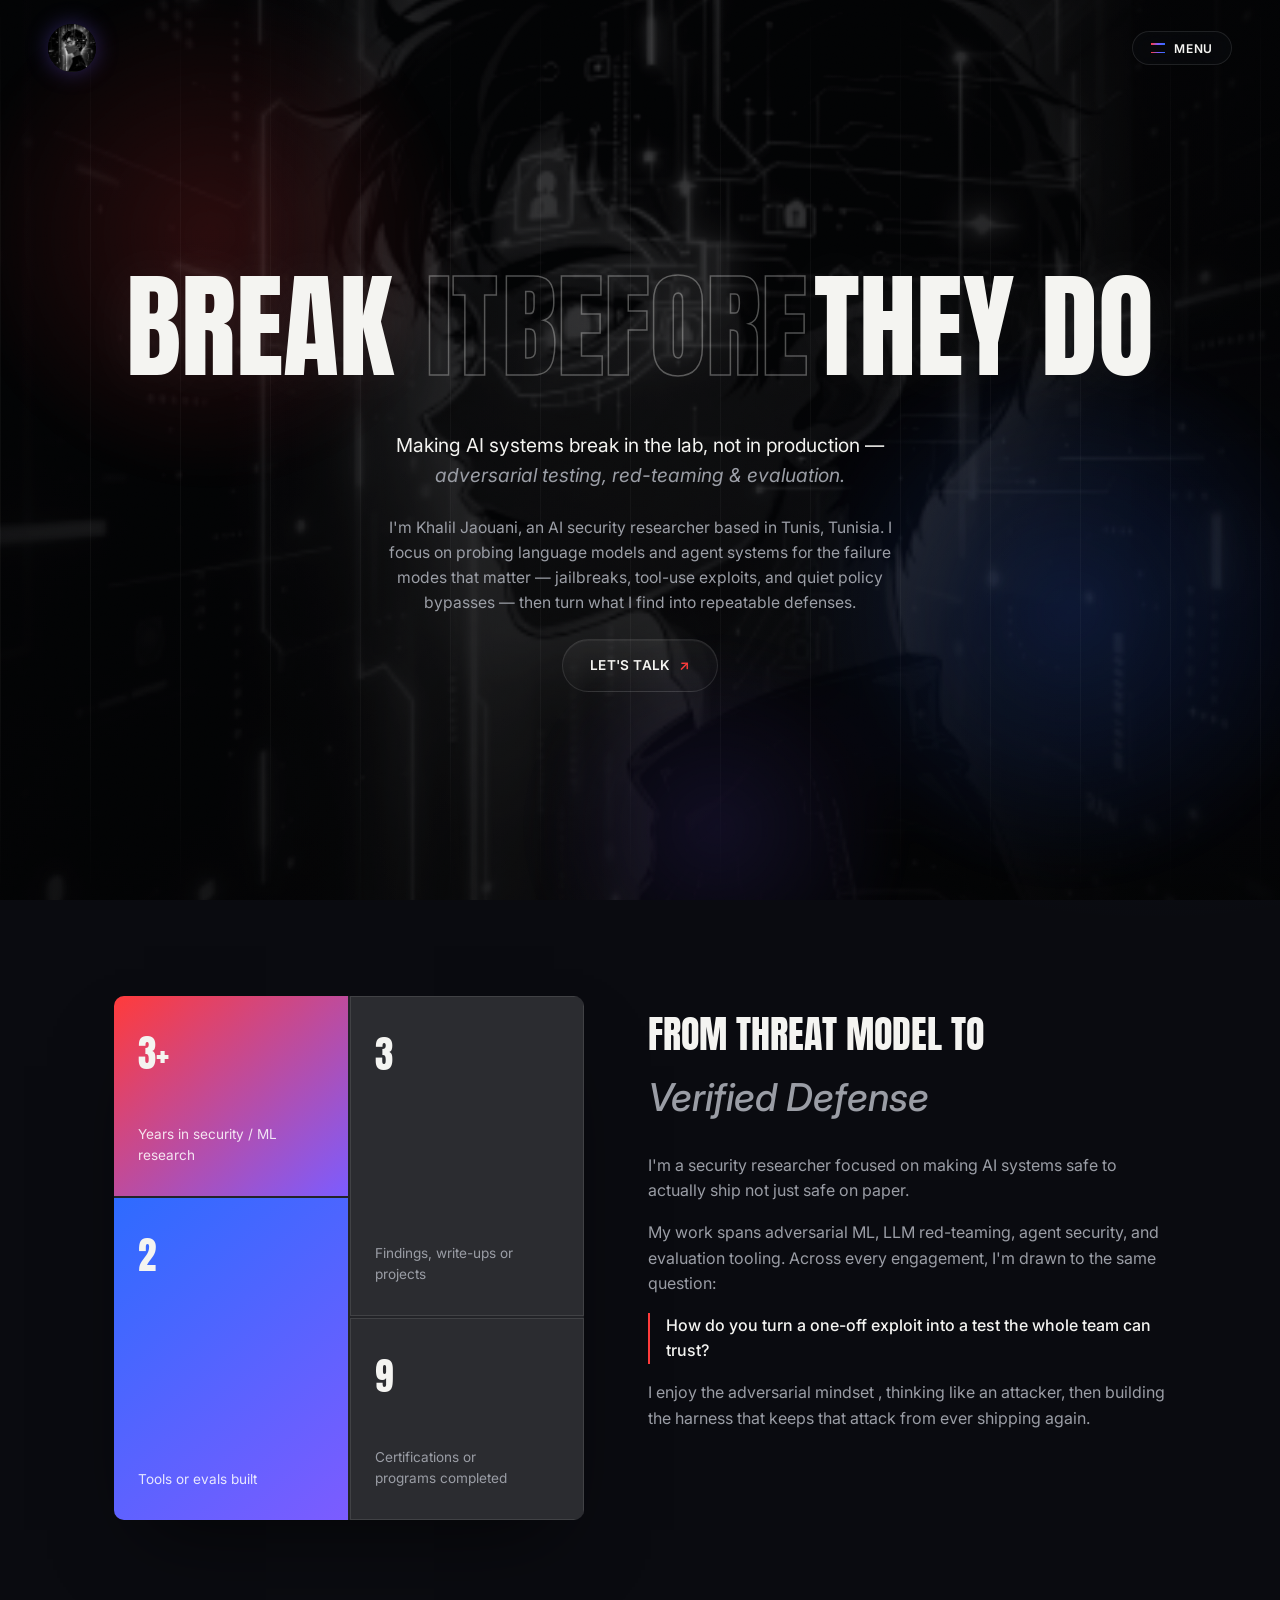
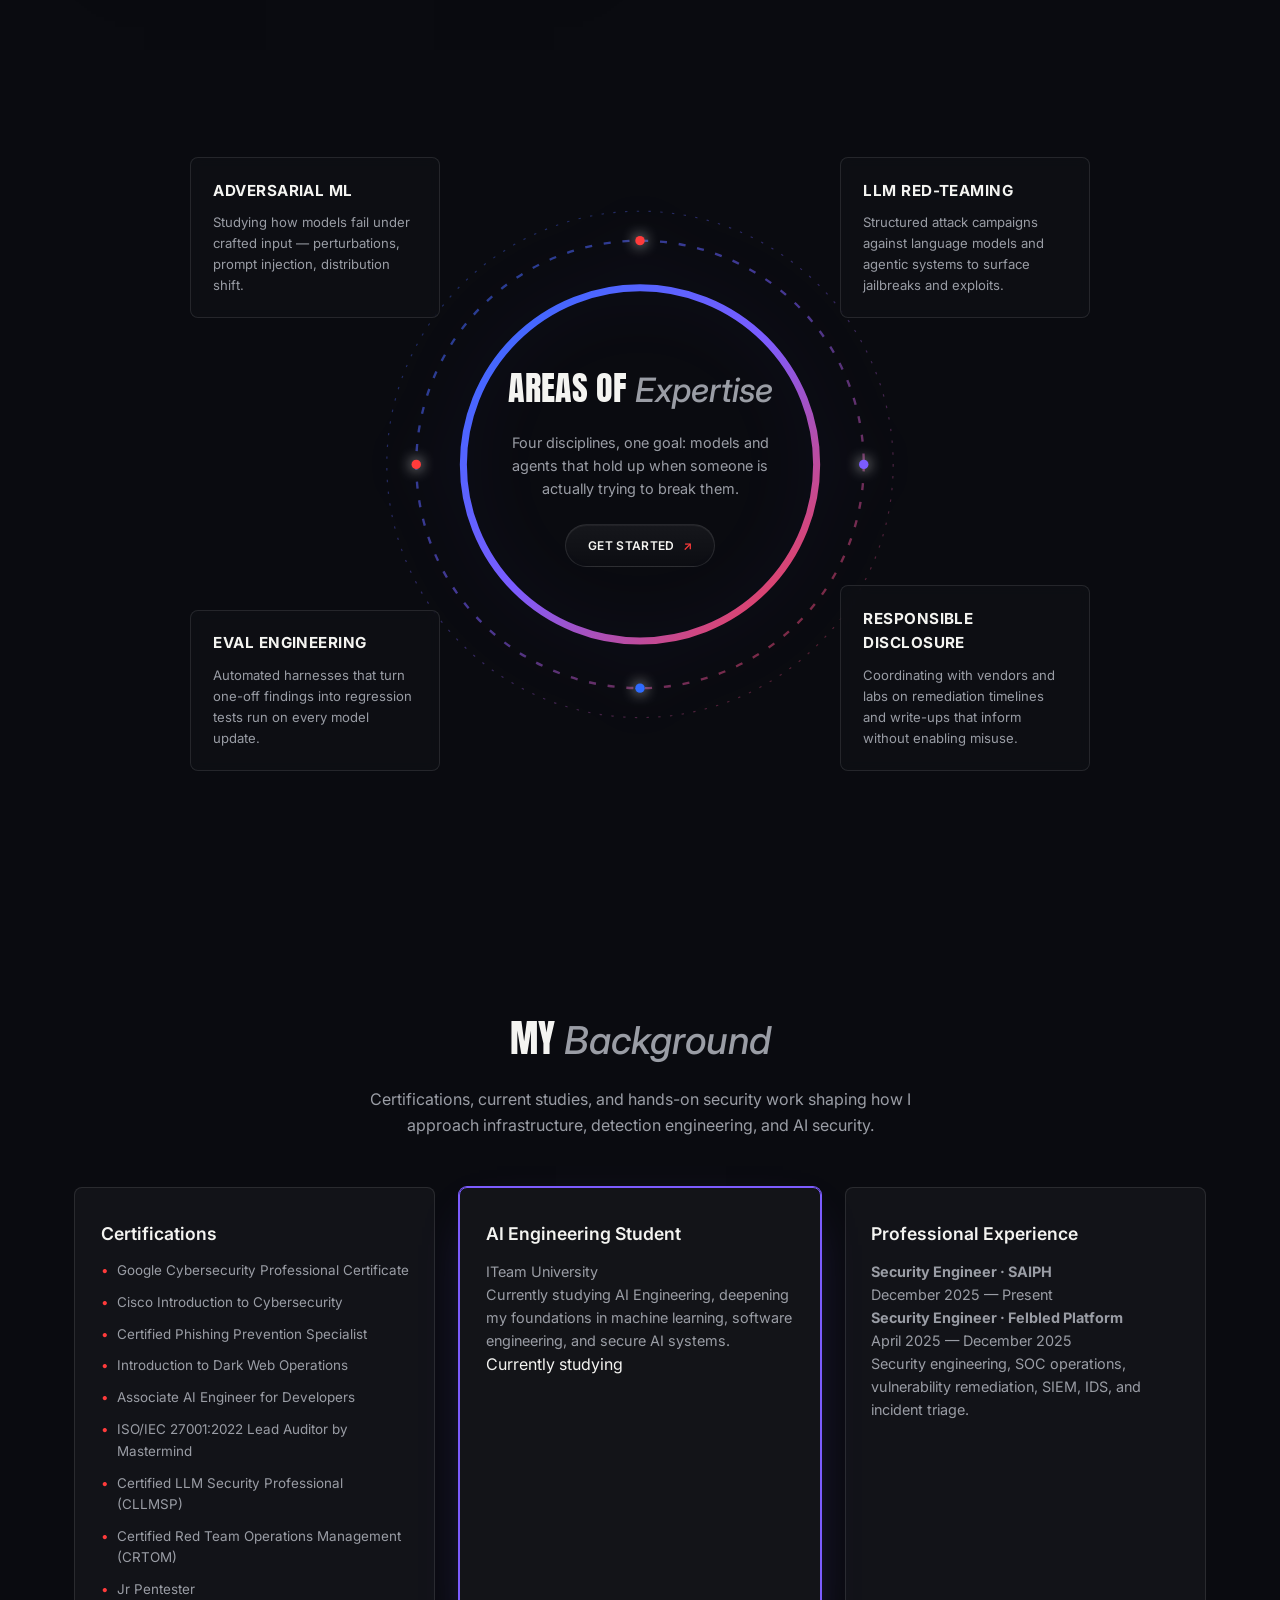
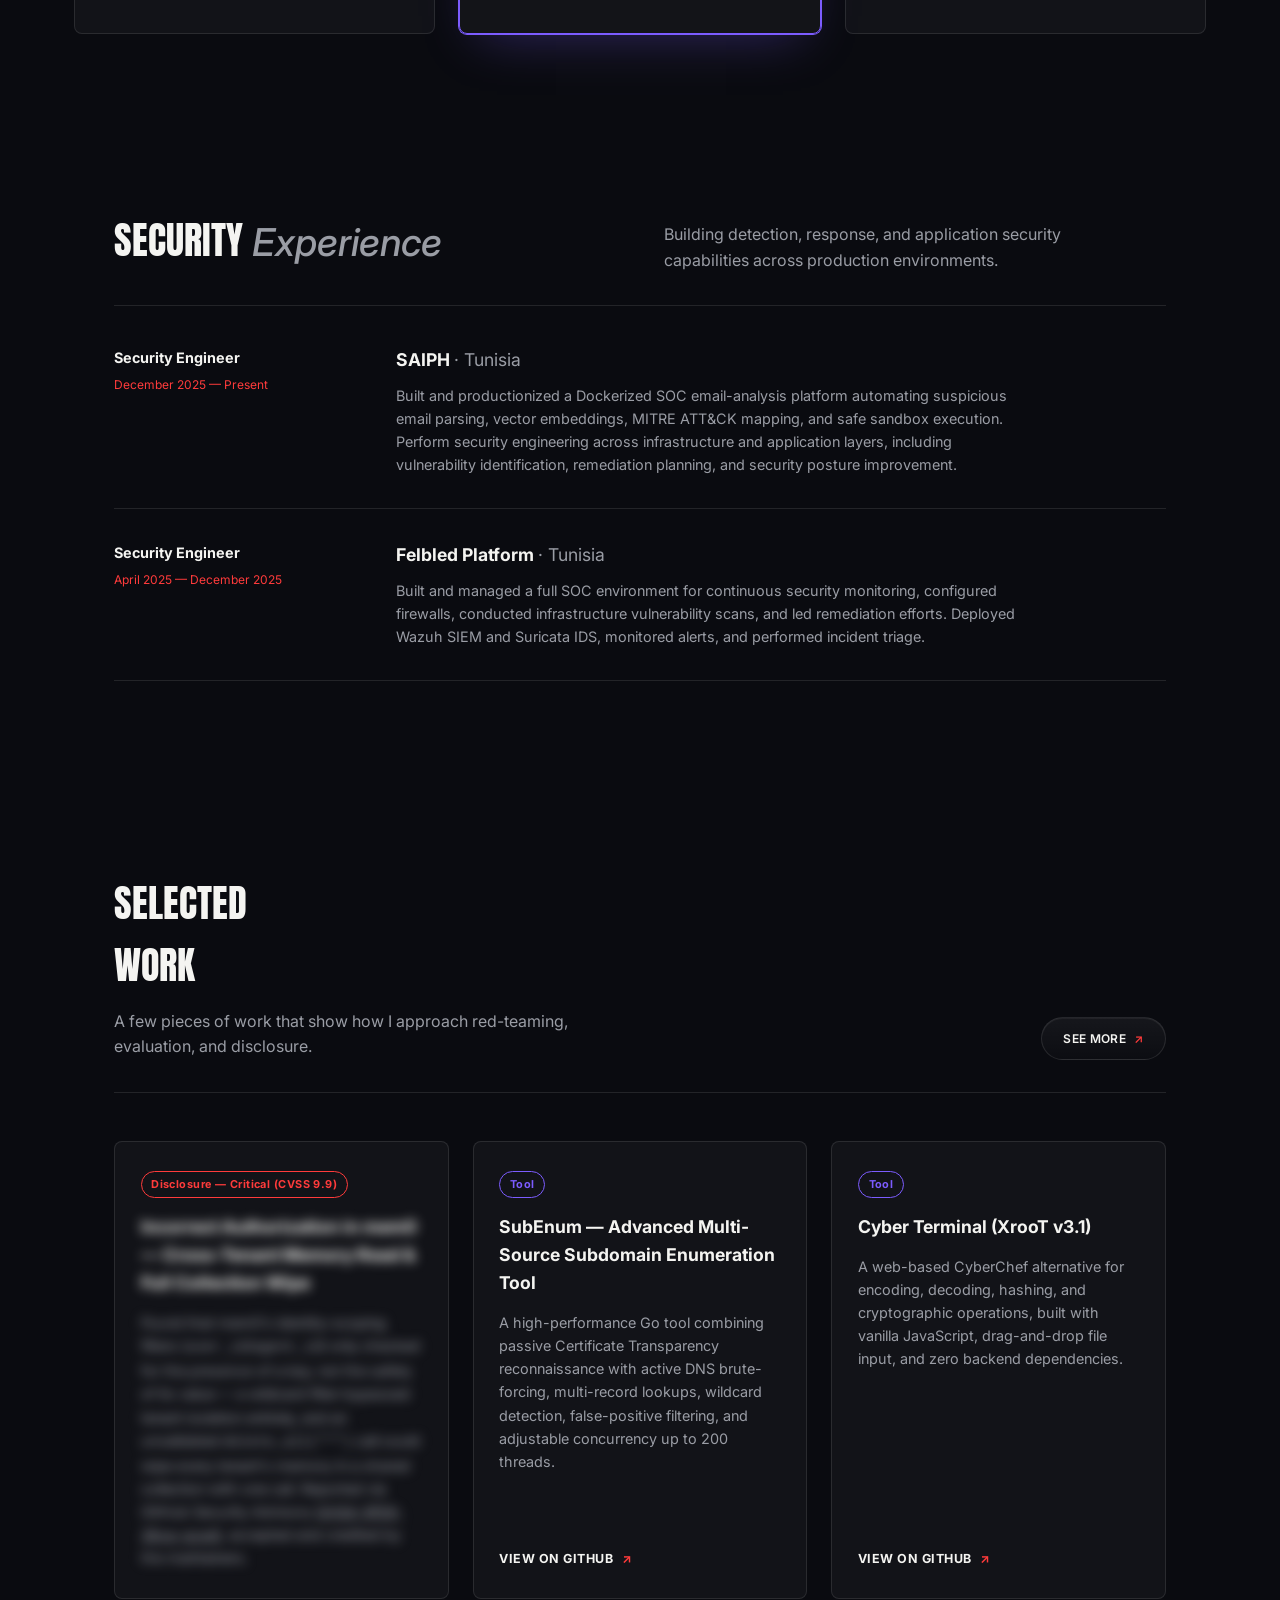
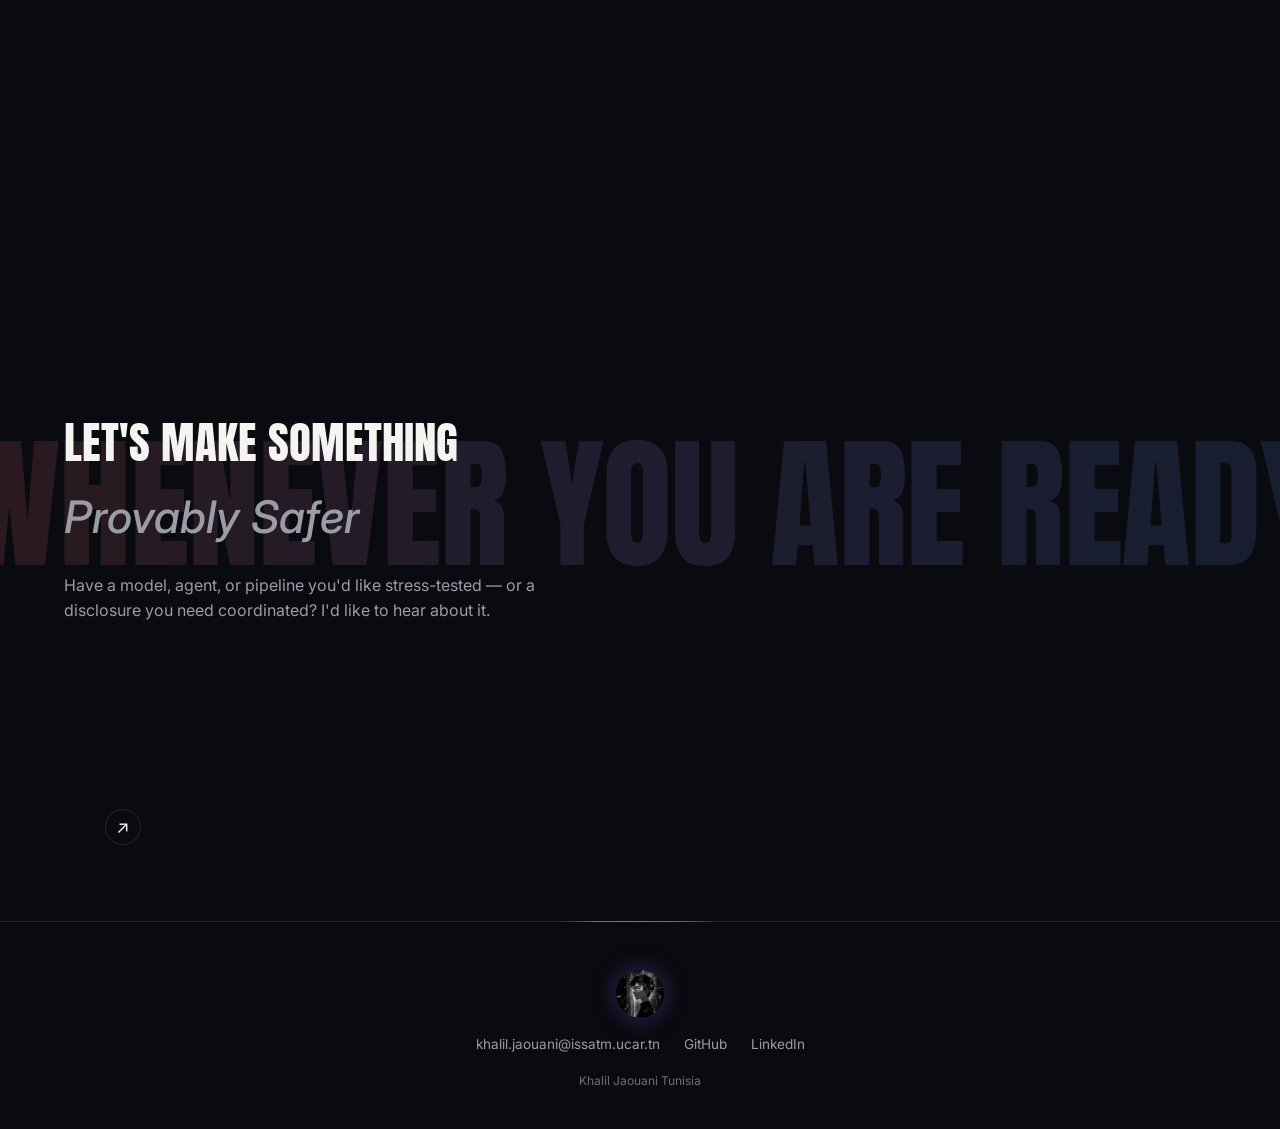
==== index.html @ 9af79fee "Initial portfolio" ====
<!DOCTYPE html>
<html lang="en">
<head>
<meta charset="UTF-8">
<meta name="viewport" content="width=device-width, initial-scale=1.0">
<title>Khalil Jaouani — AI Security Researcher</title>
<meta name="description" content="Khalil Jaouani — AI security researcher based in Tunis, Tunisia. Adversarial robustness, LLM red-teaming, and evaluation.">
<link rel="preconnect" href="https://fonts.googleapis.com">
<link rel="preconnect" href="https://fonts.gstatic.com" crossorigin>
<link href="https://fonts.googleapis.com/css2?family=Anton&family=Inter:wght@400;500;600;700&display=swap" rel="stylesheet">
<link rel="stylesheet" href="style.css">
</head>
<body data-research-start-year="2023">

<div class="noise-overlay" aria-hidden="true"></div>

<!-- ============ NAV ============ -->
<header class="nav">
  <a href="#top" class="logo logo-photo" aria-label="Back to top"><img src="cyber-hero.png" alt="Khalil Jaouani"></a>
  <button class="menu-btn" id="menuBtn" aria-expanded="false" aria-controls="menuPanel">
    <span class="menu-icon"></span> MENU
  </button>
  <nav class="menu-panel" id="menuPanel">
    <a href="#stats">Overview</a>
    <a href="#expertise">Expertise</a>
    <a href="#background">Background</a>
    <a href="#experience">Experience</a>
    <a href="selected-work.html">Selected work</a>
    <a href="blog.html">Blog</a>
    <a href="#contact">Contact</a>
  </nav>
</header>

<!-- ============ HERO ============ -->
<section class="hero" id="top">
  <div class="hero-glow" aria-hidden="true"></div>
  <div class="hero-bg-lines" aria-hidden="true"></div>
  <div class="hero-energy" aria-hidden="true"></div>
  <div class="hero-grid">
    <h1 class="hero-headline">
      <span class="w-solid">BREAK</span><span class="w-ghost">&nbsp;IT</span>
      <span class="w-ghost">BEFORE</span><br class="hero-break">
      <span class="w-solid">THEY&nbsp;DO</span>
    </h1>

    <div class="hero-sub">
      <p class="hero-tagline">Making AI systems break in the lab, not in production —<br class="hero-break-sm"> <em>adversarial testing, red-teaming &amp; evaluation.</em></p>
      <p class="hero-desc">I'm Khalil Jaouani, an AI security researcher based in Tunis, Tunisia. I focus on probing language models and agent systems for the failure modes that matter — jailbreaks, tool-use exploits, and quiet policy bypasses — then turn what I find into repeatable defenses.</p>
      <a href="#contact" class="btn-pill">LET'S TALK <span class="arrow">↗</span></a>
    </div>
  </div>

</section>

<!-- ============ STATS + BIO ============ -->
<section class="stats-section" id="stats">
  <div class="stats-grid">
    <a href="#experience" class="stat-card stat-a reveal">
      <span class="stat-num" data-stat="years">0+</span>
      <span class="stat-label">Years in security / ML research</span>
    </a>
    <a href="#projects" class="stat-card stat-b reveal">
      <span class="stat-num" data-stat="work">0</span>
      <span class="stat-label">Findings, write-ups or projects</span>
    </a>
    <a href="#projects" class="stat-card stat-c reveal">
      <span class="stat-num" data-stat="tools">0</span>
      <span class="stat-label">Tools or evals built</span>
    </a>
    <a href="#background" class="stat-card stat-d reveal">
      <span class="stat-num" data-stat="education">0</span>
      <span class="stat-label">Certifications or programs completed</span>
    </a>
  </div>

  <div class="stats-copy">
    <h2>From Threat Model to<br><em>Verified Defense</em></h2>
    <p>I'm a security researcher focused on making AI systems safe to actually ship  not just safe on paper.</p>
    <p><!-- EDIT: replace with the real areas your work has spanned --> My work spans adversarial ML, LLM red-teaming, agent security, and evaluation tooling. Across every engagement, I'm drawn to the same question:</p>
    <p class="highlight">How do you turn a one-off exploit into a test the whole team can trust?</p>
    <p>I enjoy the adversarial mindset , thinking like an attacker, then building the harness that keeps that attack from ever shipping again.</p>

    <span class="photo-duo photo-duo-small" aria-hidden="true">
      <img src="cyber-hero.png" alt="">
    </span>
  </div>
</section>

<!-- ============ AREAS OF EXPERTISE ============ -->
<!-- EDIT: swap these four areas for your real focus areas if different. -->
<section class="expertise-section" id="expertise">
  <div class="expertise-ring-wrap">
    <svg class="expertise-ring" viewBox="0 0 500 500" aria-hidden="true">
      <defs>
        <linearGradient id="ringGrad" x1="0" y1="0" x2="1" y2="1">
          <stop offset="0" stop-color="#2e6bff"/>
          <stop offset="0.5" stop-color="#7c5cff"/>
          <stop offset="1" stop-color="#ff3b3b"/>
        </linearGradient>
      </defs>
      <circle cx="250" cy="250" r="215" fill="none" stroke="url(#ringGrad)" stroke-width="1" stroke-dasharray="2 8" opacity="0.35"/>
      <circle cx="250" cy="250" r="190" fill="none" stroke="url(#ringGrad)" stroke-width="2" stroke-dasharray="6 10" opacity="0.55"/>
      <circle cx="250" cy="250" r="150" fill="none" stroke="url(#ringGrad)" stroke-width="6"/>
      <circle class="ring-particle" cx="250" cy="60" r="4" fill="#ff3b3b"/>
      <circle class="ring-particle" cx="440" cy="250" r="4" fill="#7c5cff"/>
      <circle class="ring-particle" cx="250" cy="440" r="4" fill="#2e6bff"/>
      <circle class="ring-particle" cx="60" cy="250" r="4" fill="#ff3b3b"/>
    </svg>

    <div class="expertise-center reveal">
      <h2>Areas of <em>Expertise</em></h2>
      <p>Four disciplines, one goal: models and agents that hold up when someone is actually trying to break them.</p>
      <a href="#contact" class="btn-pill btn-pill-sm">GET STARTED <span class="arrow">↗</span></a>
    </div>

    <div class="expertise-card card-tl reveal">
      <h3>Adversarial ML</h3>
      <p>Studying how models fail under crafted input — perturbations, prompt injection, distribution shift.</p>
    </div>
    <div class="expertise-card card-tr reveal">
      <h3>LLM Red-Teaming</h3>
      <p>Structured attack campaigns against language models and agentic systems to surface jailbreaks and exploits.</p>
    </div>
    <div class="expertise-card card-bl reveal">
      <h3>Eval Engineering</h3>
      <p>Automated harnesses that turn one-off findings into regression tests run on every model update.</p>
    </div>
    <div class="expertise-card card-br reveal">
      <h3>Responsible Disclosure</h3>
      <p>Coordinating with vendors and labs on remediation timelines and write-ups that inform without enabling misuse.</p>
    </div>
  </div>
</section>

<!-- ============ BACKGROUND / CERTIFICATIONS ============ -->
<section class="education-section" id="background">
  <h2>My <em>Background</em></h2>
  <p class="education-sub">Certifications, current studies, and hands-on security work shaping how I approach infrastructure, detection engineering, and AI security.</p>

  <div class="education-grid">
    <div class="edu-card reveal">
      <h3>Certifications</h3>
      <ul class="credential-list">
        <li data-certification>Google Cybersecurity Professional Certificate</li>
        <li data-certification>Cisco Introduction to Cybersecurity</li>
        <li data-certification>Certified Phishing Prevention Specialist</li>
        <li data-certification>Introduction to Dark Web Operations</li>
        <li data-certification>Associate AI Engineer for Developers</li>
        <li data-certification>ISO/IEC 27001:2022 Lead Auditor by Mastermind</li>
        <li data-certification>Certified LLM Security Professional (CLLMSP)</li>
        <li data-certification>Certified Red Team Operations Management (CRTOM)</li>
        <li data-certification>Jr Pentester</li>
      </ul>
    </div>
    <div class="edu-card edu-card-highlight reveal">
      <h3>AI Engineering Student</h3>
      <p>ITeam University</p>
      <p>Currently studying AI Engineering, deepening my foundations in machine learning, software engineering, and secure AI systems.</p>
      <span class="edu-status">Currently studying</span>
    </div>
    <div class="edu-card reveal">
      <h3>Professional Experience</h3>
      <p><strong>Security Engineer · SAIPH</strong><br>December 2025 — Present</p>
      <p><strong>Security Engineer · Felbled Platform</strong><br>April 2025 — December 2025</p>
      <p>Security engineering, SOC operations, vulnerability remediation, SIEM, IDS, and incident triage.</p>
    </div>
  </div>
</section>

<!-- ============ SECURITY EXPERIENCE ============ -->
<section class="experience-section" id="experience">
  <div class="experience-heading">
    <h2>Security <em>Experience</em></h2>
    <p>Building detection, response, and application security capabilities across production environments.</p>
  </div>
  <div class="experience-list">
    <article class="experience-item reveal">
      <div class="experience-meta"><strong>Security Engineer</strong><span>December 2025 — Present</span></div>
      <div><h3>SAIPH <span>· Tunisia</span></h3><p>Built and productionized a Dockerized SOC email-analysis platform automating suspicious email parsing, vector embeddings, MITRE ATT&amp;CK mapping, and safe sandbox execution. Perform security engineering across infrastructure and application layers, including vulnerability identification, remediation planning, and security posture improvement.</p></div>
    </article>
    <article class="experience-item reveal">
      <div class="experience-meta"><strong>Security Engineer</strong><span>April 2025 — December 2025</span></div>
      <div><h3>Felbled Platform <span>· Tunisia</span></h3><p>Built and managed a full SOC environment for continuous security monitoring, configured firewalls, conducted infrastructure vulnerability scans, and led remediation efforts. Deployed Wazuh SIEM and Suricata IDS, monitored alerts, and performed incident triage.</p></div>
    </article>
  </div>
</section>

<!-- ============ SELECTED WORK ============ -->
<!-- EDIT: replace with your real projects, findings, papers, or write-ups. -->
<!-- Add Markdown inside <script type="text/markdown" class="work-details"> in any work card for its modal details. -->
<section class="work-section" id="work">
  <div class="work-head">
    <div>
      <h2>Selected<br>Work</h2>
      <p>A few pieces of work that show how I approach red-teaming, evaluation, and disclosure.</p>
    </div>
    <a href="selected-work.html" class="btn-pill btn-pill-sm">SEE MORE <span class="arrow">↗</span></a>
  </div>

  <div class="work-grid">
    <article class="work-card reveal">
      <span class="tag tag-disclosure">Disclosure — Critical (CVSS 9.9)</span>
      <h3>Incorrect Authorization in mem0 — Cross-Tenant Memory Read &amp; Full Collection Wipe</h3>
      <p>Found that mem0's identity-scoping filters (<code>user_id</code>/<code>agent_id</code>) only checked for the <em>presence</em> of a key, not the safety of its value — a wildcard filter bypassed tenant isolation entirely, and an unvalidated <code>delete_all("*")</code> call could wipe every tenant's memory in a shared collection with one call. Reported via GitHub Security Advisory <a href="https://github.com/mem0ai/mem0/security/advisories/GHSA-9f59-36vq-gcw6" target="_blank" rel="noopener">GHSA-9f59-36vq-gcw6</a>, accepted and credited by the maintainers.</p>
      <script type="text/markdown" class="work-details">
    ## Finding
    The authorization filters validated that `user_id` and `agent_id` existed, but did not validate their values.

    ## Impact
    - Cross-tenant memory reads
    - Destructive collection-wide deletion

    **Status:** Accepted and credited by the maintainers.
      </script>
    </article>
    <article class="work-card reveal">
      <span class="tag tag-tool">Tool</span>
      <h3>SubEnum — Advanced Multi-Source Subdomain Enumeration Tool</h3>
      <p>A high-performance Go tool combining passive Certificate Transparency reconnaissance with active DNS brute-forcing, multi-record lookups, wildcard detection, false-positive filtering, and adjustable concurrency up to 200 threads.</p>
      <a class="archive-link" href="https://github.com/khalilja/SubEnum" target="_blank" rel="noopener">View on GitHub <span>↗</span></a>
    </article>
    <article class="work-card reveal">
      <span class="tag tag-tool">Tool</span>
      <h3>Cyber Terminal (XrooT v3.1)</h3>
      <p>A web-based CyberChef alternative for encoding, decoding, hashing, and cryptographic operations, built with vanilla JavaScript, drag-and-drop file input, and zero backend dependencies.</p>
      <a class="archive-link" href="https://github.com/khalilja/cyber-terminal" target="_blank" rel="noopener">View on GitHub <span>↗</span></a>
    </article>
  </div>
</section>

<!-- ============ FINAL CTA ============ -->
<section class="final-cta" id="contact">
  <span class="final-cta-bg" aria-hidden="true">WHENEVER YOU ARE READY</span>

  <div class="final-cta-copy reveal">
    <h2>Let's Make Something<br><em>Provably Safer</em></h2>
    <p>Have a model, agent, or pipeline you'd like stress-tested — or a disclosure you need coordinated? I'd like to hear about it.</p>
  </div>

  <!-- EDIT: replace with your real email -->
  <a href="mailto:khalil.jaouani@issatm.ucar.tn" class="scroll-badge scroll-badge-contact" aria-label="Contact us">
    <svg viewBox="0 0 120 120" class="scroll-badge-ring">
      <text font-size="9" letter-spacing="2" fill="currentColor">
        <textPath href="#scrollPath">CONTACT US &#8226; CONTACT US &#8226; CONTACT US &#8226;</textPath>
      </text>
    </svg>
    <span class="scroll-badge-arrow">↗</span>
  </a>
</section>

<footer class="footer">
  <span class="footer-logo"><img src="cyber-hero.png" alt="Khalil Jaouani"></span>
  <!-- EDIT: replace with your real links -->
  <div class="footer-links">
    <a href="mailto:khalil.jaouani@issatm.ucar.tn">khalil.jaouani@issatm.ucar.tn</a>
    <a href="https://github.com/yourusername">GitHub</a>
    <a href="https://www.linkedin.com/in/khalil--jaouani/">LinkedIn</a>
  </div>
  <span class="fine-print">Khalil Jaouani  Tunisia </span>
</footer>

<script src="script.js"></script>
</body>
</html>
---- style.css ----
/* ===========================================================
   Tokens
   =========================================================== */
:root{
  --bg:        #0a0b10;
  --bg-alt:    #0e1016;
  --ink:       #f4f4f1;
  --muted:     #9a9da5;
  --muted-2:   #6d7078;
  --red:       #ff3b3b;
  --blue:      #2e6bff;
  --violet:    #7c5cff;
  --rule:      rgba(255,255,255,0.10);
  --card:      rgba(255,255,255,0.035);
  --card-line: rgba(255,255,255,0.10);
  --max-w:     1180px;
  --font-display: "Anton", "Arial Narrow", sans-serif;
  --font-body: "Inter", -apple-system, sans-serif;
}

*, *::before, *::after{ box-sizing: border-box; }
html{ scroll-behavior: smooth; }
@media (prefers-reduced-motion: reduce){
  html{ scroll-behavior: auto; }
  *, *::before, *::after{ animation-duration: 0.001ms !important; animation-iteration-count: 1 !important; transition-duration: 0.001ms !important; }
}

body{
  margin: 0;
  background:
    radial-gradient(ellipse 900px 500px at 15% -5%, rgba(255,59,59,0.10), transparent 60%),
    radial-gradient(ellipse 900px 600px at 90% 10%, rgba(46,107,255,0.10), transparent 55%),
    var(--bg);
  color: var(--ink);
  font-family: var(--font-body);
  line-height: 1.6;
  -webkit-font-smoothing: antialiased;
  overflow-x: hidden;
}
body.work-page{
  background:
    linear-gradient(rgba(10,11,16,0.84), rgba(10,11,16,0.94)),
    url("bg.png") center top / cover fixed no-repeat,
    var(--bg);
}

a{ color: inherit; }
h1, h2, h3{ margin: 0; font-family: var(--font-display); font-weight: 400; text-transform: uppercase; }
h2 em, h1 em{ font-family: var(--font-body); font-style: italic; font-weight: 500; text-transform: none; color: var(--muted); }
p{ margin: 0; }

/* fine film-grain overlay, tints everything very slightly */
.noise-overlay{
  position: fixed;
  inset: 0;
  z-index: 999;
  pointer-events: none;
  opacity: 0.045;
  mix-blend-mode: overlay;
  background-image: url("data:image/svg+xml,%3Csvg xmlns='http://www.w3.org/2000/svg' width='120' height='120'%3E%3Cfilter id='n'%3E%3CfeTurbulence type='fractalNoise' baseFrequency='0.9' numOctaves='2' stitchTiles='stitch'/%3E%3C/filter%3E%3Crect width='100%25' height='100%25' filter='url(%23n)'/%3E%3C/svg%3E");
}

/* scroll-reveal (JS toggles .in-view) */
.reveal{
  opacity: 0;
  transform: translateY(28px);
  transition: opacity 700ms cubic-bezier(.2,.7,.2,1), transform 700ms cubic-bezier(.2,.7,.2,1);
}
.reveal.in-view{ opacity: 1; transform: none; }
@media (prefers-reduced-motion: reduce){
  .reveal{ opacity: 1; transform: none; }
}

/* shared pill button */
.btn-pill{
  position: relative;
  display: inline-flex;
  align-items: center;
  gap: 0.5rem;
  padding: 0.9rem 1.7rem;
  border-radius: 999px;
  border: 1px solid var(--rule);
  font-family: var(--font-body);
  font-size: 0.85rem;
  font-weight: 600;
  letter-spacing: 0.03em;
  text-decoration: none;
  color: var(--ink);
  background: linear-gradient(180deg, rgba(255,255,255,0.05), rgba(255,255,255,0.01));
  box-shadow: 0 1px 0 rgba(255,255,255,0.05) inset;
  transition: border-color 220ms ease, transform 220ms ease, box-shadow 220ms ease;
}
.btn-pill:hover{
  border-color: transparent;
  transform: translateY(-2px);
  box-shadow: 0 10px 30px -8px rgba(255,59,59,0.45), 0 10px 30px -8px rgba(46,107,255,0.25), 0 1px 0 rgba(255,255,255,0.08) inset;
}
.btn-pill .arrow{ color: var(--red); transition: transform 220ms ease; }
.btn-pill:hover .arrow{ transform: translate(2px,-2px); }
.btn-pill-sm{ padding: 0.68rem 1.35rem; font-size: 0.75rem; }

/* rotating scroll / contact badge */
.scroll-badge{
  position: relative;
  width: 92px; height: 92px;
  display: grid;
  place-items: center;
  text-decoration: none;
  color: var(--muted);
  overflow: hidden;
}
.scroll-badge-ring{
  position: absolute;
  inset: 0;
  width: 100%; height: 100%;
  animation: spin 14s linear infinite;
}
@keyframes spin{ to{ transform: rotate(360deg); } }
.scroll-badge-arrow{
  font-size: 1.1rem;
  color: var(--ink);
  border: 1px solid var(--rule);
  border-radius: 50%;
  width: 36px; height: 36px;
  display: grid;
  place-items: center;
  background: var(--bg);
  box-shadow: 0 0 0 0 rgba(255,59,59,0.4);
  transition: box-shadow 300ms ease, border-color 300ms ease;
}
.scroll-badge:hover .scroll-badge-arrow{
  box-shadow: 0 0 24px 2px rgba(255,59,59,0.35);
  border-color: var(--red);
}

/* duotone photo placeholder — swap the inline <svg> for an <img src="you.jpg">
   and this wrapper's grayscale+blend layers will apply the same red/blue look */
.photo-duo{
  position: relative;
  display: block;
  overflow: hidden;
  border-radius: 6px;
  filter: grayscale(1) contrast(1.08);
  box-shadow: 0 30px 60px -20px rgba(0,0,0,0.6);
}
.photo-duo img{ display:block; width:100%; height:100%; object-fit:cover; }
.photo-duo svg{ display:block; width:100%; height:100%; }
.photo-duo::before{
  content:'';
  position:absolute; inset:0;
  background: radial-gradient(circle at 30% 35%, rgba(255,59,59,0.85), transparent 62%);
  mix-blend-mode: screen;
}
.photo-duo::after{
  content:'';
  position:absolute; inset:0;
  background: radial-gradient(circle at 74% 66%, rgba(46,107,255,0.85), transparent 62%);
  mix-blend-mode: screen;
}
.photo-duo-ring{
  position:absolute; inset:-1px;
  border-radius: inherit;
  box-shadow: 0 0 0 1px rgba(255,255,255,0.08);
  pointer-events: none;
}

/* generic card depth helper: soft border + hover lift + colored glow */
.depth-card{
  position: relative;
  transition: transform 320ms cubic-bezier(.2,.7,.2,1), box-shadow 320ms ease, border-color 320ms ease;
}
.depth-card:hover{
  transform: translateY(-6px);
  border-color: rgba(255,255,255,0.22);
  box-shadow: 0 24px 50px -20px rgba(0,0,0,0.55), 0 0 0 1px rgba(255,255,255,0.06);
}

/* ===========================================================
   Nav
   =========================================================== */
.nav{
  position: fixed;
  top: 0; left: 0; right: 0;
  z-index: 50;
  display: flex;
  justify-content: space-between;
  align-items: center;
  padding: 1.5rem clamp(1.25rem, 4vw, 3rem);
}
.logo{
  font-family: var(--font-display);
  font-size: 1.3rem;
  letter-spacing: 0.05em;
  text-decoration: none;
  color: var(--ink);
  text-shadow: 0 0 20px rgba(124,92,255,0.35);
}
.logo-photo{ width: 48px; height: 48px; overflow: hidden; border-radius: 50%; box-shadow: 0 0 22px rgba(124,92,255,0.35); }
.logo-photo img{ display: block; width: 100%; height: 100%; object-fit: cover; filter: grayscale(1) contrast(1.08); }
.menu-btn{
  display: flex;
  align-items: center;
  gap: 0.6rem;
  background: rgba(10,11,16,0.55);
  backdrop-filter: blur(10px);
  border: 1px solid var(--rule);
  border-radius: 999px;
  color: var(--ink);
  font-family: var(--font-body);
  font-size: 0.75rem;
  font-weight: 600;
  letter-spacing: 0.06em;
  padding: 0.55rem 1.1rem;
  cursor: pointer;
  transition: border-color 220ms ease;
}
.menu-btn:hover{ border-color: rgba(255,255,255,0.3); }
.menu-icon{ width: 14px; height: 10px; position: relative; }
.menu-icon::before, .menu-icon::after{
  content:''; position:absolute; left:0; right:0; height:1.5px; background: linear-gradient(90deg, var(--red), var(--violet), var(--blue));
}
.menu-icon::before{ top:0; }
.menu-icon::after{ bottom:0; }

.menu-panel{
  position: absolute;
  top: 4.2rem;
  right: clamp(1.25rem, 4vw, 3rem);
  display: none;
  flex-direction: column;
  gap: 0.9rem;
  background: rgba(14,16,22,0.85);
  backdrop-filter: blur(14px);
  border: 1px solid var(--rule);
  border-radius: 12px;
  padding: 1.3rem 1.6rem;
  min-width: 190px;
  box-shadow: 0 30px 60px -20px rgba(0,0,0,0.6);
}
.menu-panel.open{ display: flex; }
.menu-panel a{ text-decoration: none; color: var(--muted); font-size: 0.9rem; transition: color 180ms ease; }
.menu-panel a:hover{ color: var(--ink); }

/* ===========================================================
   Hero
   =========================================================== */
.hero{
  position: relative;
  min-height: 100vh;
  display: flex;
  flex-direction: column;
  justify-content: center;
  padding: 8rem clamp(1.25rem, 5vw, 4rem) 4rem;
  overflow: hidden;
}
.hero::before{
  content:'';
  position:absolute;
  inset:-5%;
  background:
    linear-gradient(180deg, rgba(10,11,16,0.58), rgba(10,11,16,0.78)),
    linear-gradient(90deg, rgba(10,11,16,0.72), rgba(10,11,16,0.25) 52%, rgba(10,11,16,0.72)),
    url("cyber-hero.png") center / cover no-repeat;
  filter: grayscale(1) contrast(1.1);
  opacity: 0.72;
  pointer-events:none;
  animation: hero-photo-drift 20s ease-in-out infinite alternate;
}
@keyframes hero-photo-drift{
  0%{ transform: translate(calc(var(--hero-pointer-x, 0px) - 0.7%), calc(var(--hero-pointer-y, 0px) + 0.4%)) scale(1.03); }
  100%{ transform: translate(calc(var(--hero-pointer-x, 0px) + 0.7%), calc(var(--hero-pointer-y, 0px) - 0.4%)) scale(1.16); }
}
@media (prefers-reduced-motion: reduce){
  .hero::before{ animation: none; transform: scale(1.03); }
}
.hero-glow{
  position: absolute;
  inset: -10%;
  pointer-events: none;
  background:
    radial-gradient(420px 420px at 22% 30%, rgba(255,59,59,0.16), transparent 60%),
    radial-gradient(460px 460px at 78% 65%, rgba(46,107,255,0.16), transparent 60%),
    radial-gradient(320px 320px at 55% 85%, rgba(124,92,255,0.12), transparent 60%);
  filter: blur(10px);
  animation: drift 24s ease-in-out infinite alternate;
}
@keyframes drift{
  0%{ transform: translate(0,0) scale(1); }
  100%{ transform: translate(1.5%, -2%) scale(1.04); }
}
.hero-bg-lines{
  position: absolute; inset: 0;
  background-image: repeating-linear-gradient(90deg, var(--rule) 0 1px, transparent 1px 90px);
  opacity: 0.35;
  mask-image: linear-gradient(180deg, transparent, black 20%, black 80%, transparent);
  pointer-events: none;
}
.hero-energy{ position: absolute; z-index: 1; inset: 0; pointer-events: none; overflow: hidden; }
.energy-spark{ position: absolute; width: 3px; height: 3px; border-radius: 50%; background: #b9f5ff; box-shadow: 0 0 5px 2px #2e6bff, 0 0 12px 3px rgba(124,92,255,0.9); animation: energy-trail 720ms ease-out forwards; }
@keyframes energy-trail{ 0%{ opacity: 0; transform: translate(0,0) scale(0.4); } 18%{ opacity: 1; } 100%{ opacity: 0; transform: translate(var(--energy-dx), var(--energy-dy)) scale(0); } }
.hero-grid{ position: relative; z-index: 2; max-width: 1300px; margin: 0 auto; width: 100%; }

.hero-headline{
  display: flex;
  flex-wrap: wrap;
  align-items: center;
  justify-content: center;
  gap: 0 0.35rem;
  font-size: clamp(3rem, 9vw, 7.5rem);
  line-height: 0.95;
  text-align: center;
}
.w-solid{ color: var(--ink); text-shadow: 0 0 60px rgba(255,255,255,0.08); }
.w-ghost{
  color: transparent;
  -webkit-text-stroke: 1.5px rgba(244,244,241,0.32);
}
.hero-photo{
  display: inline-block;
  width: clamp(110px, 16vw, 230px);
  height: clamp(140px, 20vw, 280px);
  vertical-align: middle;
  margin: 0 0.4rem;
}
.hero-photo .photo-duo{ width: 100%; height: 100%; border-radius: 8px; }
.hero-break{ display: none; }

.hero-sub{
  margin-top: 3rem;
  display: grid;
  gap: 1.5rem;
  max-width: 620px;
  margin-left: auto;
  margin-right: auto;
  text-align: center;
}
.hero-tagline{ font-size: 1.2rem; color: var(--ink); }
.hero-tagline em{ font-style: italic; color: var(--muted); }
.hero-desc{ color: var(--muted); font-size: 0.98rem; max-width: 54ch; margin: 0 auto; }
.hero-sub .btn-pill{ margin: 0 auto; }

.scroll-badge{
  position: absolute;
  z-index: 2;
  right: clamp(1.25rem, 5vw, 4rem);
  bottom: 2.5rem;
}

/* ===========================================================
   Stats + bio
   =========================================================== */
.stats-section{
  padding: 6rem clamp(1.25rem, 5vw, 4rem);
  max-width: var(--max-w);
  margin: 0 auto;
  display: grid;
  grid-template-columns: 1fr 1.1fr;
  gap: 4rem;
  align-items: start;
}

.stats-grid{
  display: grid;
  grid-template-columns: repeat(2, 1fr);
  grid-template-rows: repeat(3, auto);
  gap: 2px;
  background: var(--rule);
  border-radius: 10px;
  overflow: hidden;
  box-shadow: 0 40px 80px -30px rgba(0,0,0,0.6);
}
.stat-card{
  background: var(--bg);
  padding: 1.8rem 1.5rem;
  display: flex;
  flex-direction: column;
  justify-content: space-between;
  gap: 2.5rem;
  min-height: 150px;
  position: relative;
  overflow: hidden;
  color: inherit;
  text-decoration: none;
}
.stat-card:focus-visible{ outline: 2px solid var(--ink); outline-offset: -2px; }
.stat-num{ font-family: var(--font-display); font-size: 2.3rem; position: relative; z-index: 1; }
.stat-label{ font-size: 0.85rem; color: var(--muted); max-width: 16ch; position: relative; z-index: 1; }

.stat-a{ grid-column: 1; grid-row: 1; background: linear-gradient(140deg, var(--red), var(--violet)); }
.stat-a .stat-label{ color: rgba(255,255,255,0.85); }
.stat-b{ grid-column: 2; grid-row: 1 / span 2; background: var(--card); border: 1px solid var(--card-line); min-height: 320px; }
.stat-c{ grid-column: 1; grid-row: 2 / span 2; background: linear-gradient(140deg, var(--blue), var(--violet)); min-height: 320px; }
.stat-c .stat-label{ color: rgba(255,255,255,0.85); }
.stat-d{ grid-column: 2; grid-row: 3; background: var(--card); border: 1px solid var(--card-line); }

.stat-card::after{
  content:'';
  position:absolute; inset:0;
  background: radial-gradient(180px 180px at 20% 15%, rgba(255,255,255,0.10), transparent 60%);
  opacity: 0;
  transition: opacity 300ms ease;
}
.stat-card:hover::after{ opacity: 1; }
.stat-card:hover{ transform: translateY(-3px); transition: transform 300ms ease; }

.stats-copy{ position: relative; padding-top: 0.5rem; }
.stats-copy h2{ font-size: clamp(1.8rem, 3vw, 2.4rem); margin-bottom: 1.5rem; }
.stats-copy p{ color: var(--muted); margin-bottom: 1rem; max-width: 52ch; }
.stats-copy .highlight{
  color: var(--ink);
  font-weight: 500;
  font-family: var(--font-body);
  padding-left: 1rem;
  border-left: 2px solid var(--red);
}

.scroll-badge-inline{
  position: static;
  margin-top: 2rem;
  color: var(--muted);
}
.photo-duo-small{ display: none; }

/* ===========================================================
   Expertise ring
   =========================================================== */
.expertise-section{
  padding: 8rem 1.5rem;
  display: flex;
  justify-content: center;
  position: relative;
}
.expertise-ring-wrap{
  position: relative;
  width: min(100%, 900px);
  aspect-ratio: 1 / 1;
  max-height: 640px;
  display: grid;
  place-items: center;
}
.expertise-ring{
  position: absolute;
  inset: 4%;
  width: 92%; height: 92%;
  animation: spin 50s linear infinite;
  filter: drop-shadow(0 0 30px rgba(124,92,255,0.18));
}
.ring-particle{ filter: drop-shadow(0 0 6px currentColor); }
.expertise-center{
  position: relative;
  z-index: 2;
  text-align: center;
  max-width: 320px;
  padding: 0 1rem;
}
.expertise-center h2{ font-size: clamp(1.6rem, 3vw, 2.1rem); margin-bottom: 0.9rem; }
.expertise-center p{ color: var(--muted); font-size: 0.9rem; margin-bottom: 1.5rem; }

.expertise-card{
  position: absolute;
  width: min(46%, 250px);
  background: rgba(15,16,22,0.7);
  backdrop-filter: blur(6px);
  border: 1px solid var(--card-line);
  padding: 1.3rem 1.4rem;
  border-radius: 8px;
}
.expertise-card h3{
  font-family: var(--font-body);
  text-transform: uppercase;
  font-size: 0.95rem;
  font-weight: 700;
  letter-spacing: 0.03em;
  margin-bottom: 0.6rem;
}
.expertise-card p{ color: var(--muted); font-size: 0.82rem; }

.card-tl{ top: 2%; left: 0; }
.card-tr{ top: 2%; right: 0; }
.card-bl{ bottom: 2%; left: 0; }
.card-br{ bottom: 2%; right: 0; }

.card-tl:hover, .card-tr:hover, .card-bl:hover, .card-br:hover{
  border-color: var(--red);
}

/* ===========================================================
   Education
   =========================================================== */
.education-section{
  padding: 6rem 1.5rem;
  max-width: var(--max-w);
  margin: 0 auto;
  text-align: center;
}
.education-section h2{ font-size: clamp(1.8rem, 3vw, 2.4rem); }
.education-sub{ color: var(--muted); max-width: 56ch; margin: 1rem auto 3rem; }

.education-grid{
  display: grid;
  grid-template-columns: repeat(3, 1fr);
  gap: 1.5rem;
  text-align: left;
}
.edu-card{
  background: var(--card);
  border: 1px solid var(--card-line);
  border-radius: 8px;
  padding: 2rem 1.6rem;
}
.edu-card-highlight{
  border-color: var(--violet);
  box-shadow: 0 0 0 1px var(--violet), 0 20px 50px -20px rgba(124,92,255,0.35);
}
.edu-card h3{
  font-family: var(--font-body);
  text-transform: none;
  font-size: 1.1rem;
  font-weight: 600;
  margin-bottom: 0.75rem;
}
.edu-card p{ color: var(--muted); font-size: 0.9rem; }
.credential-list{ list-style: none; margin: 0; padding: 0; display: grid; gap: 0.65rem; }
.credential-list li{ color: var(--muted); font-size: 0.84rem; padding-left: 1rem; position: relative; }
.credential-list li::before{ content: '•'; position: absolute; left: 0; color: var(--red); }

/* ===========================================================
  Experience
  =========================================================== */
.experience-section{ max-width: var(--max-w); margin: 0 auto; padding: 5rem clamp(1.25rem, 5vw, 4rem); }
.experience-heading{ display: grid; grid-template-columns: 1fr 1fr; gap: 3rem; align-items: end; border-bottom: 1px solid var(--rule); padding-bottom: 2rem; margin-bottom: 0.5rem; }
.experience-heading h2{ font-size: clamp(1.8rem, 3vw, 2.4rem); }
.experience-heading p{ color: var(--muted); max-width: 42ch; }
.experience-item{ display: grid; grid-template-columns: 250px 1fr; gap: 2rem; padding: 2rem 0; border-bottom: 1px solid var(--rule); }
.experience-meta{ display: grid; align-content: start; gap: 0.35rem; }
.experience-meta strong{ font-size: 0.9rem; }
.experience-meta span{ color: var(--red); font-size: 0.75rem; }
.experience-item h3{ font-family: var(--font-body); font-size: 1.1rem; font-weight: 700; text-transform: none; margin-bottom: 0.6rem; }
.experience-item h3 span{ color: var(--muted); font-weight: 400; }
.experience-item p{ color: var(--muted); font-size: 0.9rem; max-width: 70ch; }

/* ===========================================================
   Selected work
   =========================================================== */
.work-section{
  padding: 7rem clamp(1.25rem, 5vw, 4rem);
  max-width: var(--max-w);
  margin: 0 auto;
}
.work-head{
  border-bottom: 1px solid var(--rule);
  padding-bottom: 2rem;
  margin-bottom: 3rem;
  display: flex;
  align-items: end;
  justify-content: space-between;
  gap: 2rem;
}
.work-head h2{ font-size: clamp(1.8rem, 3vw, 2.4rem); margin-bottom: 0.8rem; }
.work-head p{ color: var(--muted); max-width: 48ch; }

.work-grid{
  display: grid;
  grid-template-columns: repeat(3, 1fr);
  gap: 1.5rem;
}
.work-card{
  background: var(--card);
  border: 1px solid var(--card-line);
  border-radius: 8px;
  padding: 1.8rem 1.6rem;
  display: flex;
  flex-direction: column;
  gap: 0.9rem;
}
.tag{
  align-self: flex-start;
  font-family: var(--font-body);
  font-size: 0.68rem;
  font-weight: 700;
  letter-spacing: 0.04em;
  padding: 0.25rem 0.6rem;
  border-radius: 999px;
  border: 1px solid currentColor;
}
.tag-disclosure{ color: var(--red); }
.tag-tool{ color: var(--violet); }
.tag-writeup{ color: var(--blue); }
.work-card h3{
  font-family: var(--font-body);
  text-transform: none;
  font-size: 1.1rem;
  font-weight: 700;
}
.work-card p{ color: var(--muted); font-size: 0.9rem; }

/* ===========================================================
   Selected work archive page
   =========================================================== */
.work-page-hero{
  max-width: var(--max-w);
  margin: 0 auto;
  padding: 10rem clamp(1.25rem, 5vw, 4rem) 5rem;
  position: relative;
}
.work-page-hero::after{
  content: '03';
  position: absolute;
  right: clamp(1.25rem, 5vw, 4rem);
  bottom: 3rem;
  color: rgba(244,244,241,0.07);
  font-family: var(--font-display);
  font-size: clamp(8rem, 20vw, 15rem);
  line-height: 0.8;
  pointer-events: none;
}
.eyebrow, .blog-meta{
  color: var(--red);
  font-size: 0.7rem;
  font-weight: 700;
  letter-spacing: 0.12em;
  text-transform: uppercase;
}
.work-page-hero h1{
  position: relative;
  z-index: 1;
  font-size: clamp(4.5rem, 12vw, 9rem);
  line-height: 0.86;
  margin: 1.5rem 0 2rem;
}
.work-page-hero h1 em{ color: transparent; -webkit-text-stroke: 1.5px rgba(244,244,241,0.45); }
.work-page-intro{ position: relative; z-index: 1; color: var(--muted); max-width: 52ch; font-size: 1.05rem; }
.work-page-index{
  position: relative;
  z-index: 1;
  display: flex;
  gap: 1.5rem;
  flex-wrap: wrap;
  margin-top: 3rem;
}
.work-page-index a{ color: var(--muted); text-decoration: none; font-size: 0.8rem; transition: color 180ms ease; }
.work-page-index a:hover{ color: var(--ink); }
.work-page-index span{ color: var(--red); margin-right: 0.45rem; }
.work-archive-section{ max-width: var(--max-w); margin: 0 auto; padding: 5rem clamp(1.25rem, 5vw, 4rem); }
.archive-alt{ max-width: none; background: rgba(255,255,255,0.018); border-top: 1px solid var(--rule); border-bottom: 1px solid var(--rule); }
.archive-alt > *{ max-width: var(--max-w); margin-left: auto; margin-right: auto; }
.archive-heading{ display: grid; grid-template-columns: 70px 1fr; gap: 1rem; align-items: start; margin-bottom: 2.5rem; }
.archive-number{ color: var(--red); font-family: var(--font-display); font-size: 1.6rem; padding-top: 0.2rem; }
.archive-heading h2{ font-size: clamp(2rem, 4vw, 3rem); margin-bottom: 0.5rem; }
.archive-heading p{ color: var(--muted); max-width: 48ch; }
.archive-empty{ border: 1px dashed var(--card-line); padding: 2rem; color: var(--muted); font-size: 0.9rem; display: grid; gap: 0.45rem; }
.archive-empty strong{ color: var(--red); font-size: 0.75rem; letter-spacing: 0.12em; }
.work-page .work-card{ min-height: 100%; }
.archive-link{ margin-top: auto; color: var(--ink); font-size: 0.78rem; font-weight: 700; text-decoration: none; text-transform: uppercase; letter-spacing: 0.04em; }
.archive-link span{ color: var(--red); margin-left: 0.3rem; }
.archive-status{ margin-top: auto; color: var(--muted-2); font-size: 0.72rem; text-transform: uppercase; letter-spacing: 0.04em; }
.blog-list{ border-top: 1px solid var(--rule); }
.blog-entry{ display: grid; grid-template-columns: 170px minmax(0, 1fr) auto; gap: 1.5rem; align-items: baseline; padding: 1.8rem 0; border-bottom: 1px solid var(--rule); }
.blog-entry h3{ font-family: var(--font-body); font-size: 1.05rem; font-weight: 700; text-transform: none; }
.blog-entry p{ grid-column: 2; color: var(--muted); font-size: 0.88rem; margin-top: -0.8rem; }
.blog-entry .archive-link{ grid-column: 3; grid-row: 1 / span 2; }
.blog-count{ position: relative; z-index: 1; margin-top: 2.5rem; color: var(--ink); font-family: var(--font-display); font-size: 2rem; }
.blog-count span{ color: var(--muted); font-family: var(--font-body); font-size: 0.72rem; font-weight: 600; letter-spacing: 0.08em; text-transform: uppercase; margin-left: 0.5rem; }
.blog-archive{ max-width: var(--max-w); margin: 0 auto; padding: 1rem clamp(1.25rem, 5vw, 4rem) 7rem; }
.blog-post{ display: grid; grid-template-columns: 110px minmax(0, 760px); gap: 2rem; padding: 3.5rem 0; border-top: 1px solid var(--rule); }
.blog-post:last-child{ border-bottom: 1px solid var(--rule); }
.blog-post-meta{ display: flex; flex-direction: column; gap: 0.4rem; color: var(--muted-2); font-family: var(--font-display); font-size: 1.3rem; }
.blog-post-meta span:first-child{ color: var(--red); }
.blog-post-body h2{ font-family: var(--font-body); font-size: clamp(1.5rem, 3vw, 2.2rem); font-weight: 700; line-height: 1.15; text-transform: none; margin: 0.8rem 0 1rem; }
.blog-lede{ color: var(--muted); font-size: 1rem; max-width: 62ch; }
.read-post{ margin-top: 1.5rem; padding: 0; border: 0; background: none; color: var(--ink); cursor: pointer; font: 700 0.78rem var(--font-body); letter-spacing: 0.04em; text-transform: uppercase; }
.read-post span{ color: var(--red); margin-left: 0.3rem; }
.read-post:hover{ color: var(--red); }

/* ===========================================================
   Final CTA
   =========================================================== */
.final-cta{
  position: relative;
  min-height: 90vh;
  display: flex;
  flex-direction: column;
  justify-content: center;
  padding: 6rem clamp(1.25rem, 5vw, 4rem);
  overflow: hidden;
}
.final-cta-bg{
  position: absolute;
  top: 50%; left: 50%;
  transform: translate(-50%, -55%);
  font-family: var(--font-display);
  font-size: clamp(3rem, 12vw, 9rem);
  background: linear-gradient(90deg, rgba(255,59,59,0.10), rgba(124,92,255,0.10), rgba(46,107,255,0.10));
  -webkit-background-clip: text;
  background-clip: text;
  color: rgba(244,244,241,0.045);
  white-space: nowrap;
  pointer-events: none;
  letter-spacing: -0.01em;
}
.final-cta-copy{ position: relative; z-index: 2; max-width: 480px; }
.final-cta-copy h2{ font-size: clamp(2rem, 4vw, 2.8rem); margin-bottom: 1.2rem; }
.final-cta-copy p{ color: var(--muted); font-size: 1rem; }

.scroll-badge-contact{
  position: absolute;
  left: clamp(1.25rem, 6vw, 6rem);
  bottom: 3rem;
}

/* ===========================================================
   Footer
   =========================================================== */
.footer{
  padding: 3rem 1.5rem 2.5rem;
  text-align: center;
  border-top: 1px solid var(--rule);
  display: grid;
  gap: 1rem;
  position: relative;
}
.footer::before{
  content:'';
  position:absolute; top:-1px; left:50%; transform: translateX(-50%);
  width: 160px; height: 1px;
  background: linear-gradient(90deg, transparent, var(--red), var(--violet), var(--blue), transparent);
}
.footer-logo{ display: block; width: 48px; height: 48px; margin: 0 auto; overflow: hidden; border-radius: 50%; box-shadow: 0 0 22px rgba(124,92,255,0.35); }
.footer-logo img{ display: block; width: 100%; height: 100%; object-fit: cover; filter: grayscale(1) contrast(1.08); }
.footer-links{ display: flex; justify-content: center; gap: 1.5rem; font-size: 0.85rem; }
.footer-links a{ text-decoration: none; color: var(--muted); transition: color 180ms ease; }
.footer-links a:hover{ color: var(--ink); }
.fine-print{ font-size: 0.75rem; color: var(--muted-2); }

/* ===========================================================
  Work details modal
  =========================================================== */
.work-card, .blog-entry{ cursor: pointer; }
.disclosure-card{ cursor: default; }
.work-details{ display: none; }
.work-card:focus-visible, .blog-entry:focus-visible{ outline: 2px solid var(--red); outline-offset: 5px; }
.disclosure-card h3, .disclosure-card p{ filter: blur(6px); }
.modal-open{ overflow: hidden; }
.detail-modal{ position: fixed; inset: 0; z-index: 100; display: grid; place-items: center; padding: 1.5rem; visibility: hidden; opacity: 0; transition: opacity 220ms ease, visibility 220ms ease; }
.detail-modal.open{ visibility: visible; opacity: 1; }
.detail-modal-backdrop{ position: absolute; inset: 0; background: rgba(5,6,10,0.78); backdrop-filter: blur(8px); }
.detail-dialog{ position: relative; z-index: 1; width: min(100%, 620px); max-height: min(680px, 90vh); overflow-y: auto; background: var(--bg-alt); border: 1px solid var(--card-line); border-top: 2px solid var(--red); box-shadow: 0 30px 80px rgba(0,0,0,0.65); transform: translateY(18px); transition: transform 220ms ease; }
.detail-modal.open .detail-dialog{ transform: none; }
.detail-content{ padding: clamp(2rem, 5vw, 3.5rem); }
.detail-close{ position: absolute; top: 0.8rem; right: 1rem; width: 34px; height: 34px; border: 1px solid var(--rule); border-radius: 50%; background: transparent; color: var(--ink); font-size: 1.4rem; line-height: 1; cursor: pointer; }
.detail-close:hover{ border-color: var(--red); color: var(--red); }
.detail-label{ color: var(--red); font-size: 0.7rem; font-weight: 700; letter-spacing: 0.1em; text-transform: uppercase; }
.detail-dialog h2{ font-family: var(--font-body); font-size: clamp(1.5rem, 4vw, 2.2rem); line-height: 1.15; text-transform: none; margin: 1rem 0 1.4rem; }
.detail-description{ color: var(--muted); font-size: 0.98rem; line-height: 1.75; }
.detail-description p{ margin: 0 0 1rem; }
.detail-description p:last-child{ margin-bottom: 0; }
.detail-description h3, .detail-description h4{ font-family: var(--font-body); text-transform: none; color: var(--ink); margin: 1.5rem 0 0.6rem; }
.detail-description h3{ font-size: 1.1rem; }
.detail-description h4{ font-size: 0.95rem; }
.detail-description ul{ margin: 0 0 1rem; padding-left: 1.2rem; }
.detail-description li{ margin-bottom: 0.35rem; }
.detail-description strong{ color: var(--ink); }
.detail-description a{ color: var(--ink); }
.detail-description code{ color: var(--ink); background: rgba(255,255,255,0.08); padding: 0.1rem 0.3rem; border-radius: 3px; }
.detail-footer{ margin-top: 2rem; }
.detail-footer .archive-status{ display: block; }

/* ===========================================================
   Responsive
   =========================================================== */
@media (max-width: 900px){
  .stats-section{ grid-template-columns: 1fr; gap: 3rem; }
  .education-grid, .work-grid{ grid-template-columns: 1fr; }
  .experience-heading{ grid-template-columns: 1fr; gap: 1rem; }
  .experience-item{ grid-template-columns: 1fr; gap: 0.75rem; }
  .expertise-card{ position: static; width: 100%; margin-bottom: 1rem; }
  .expertise-ring-wrap{ display: flex; flex-direction: column; gap: 1rem; aspect-ratio: auto; max-height: none; }
  .expertise-ring{ display: none; }
}

@media (max-width: 620px){
  .hero-headline{ font-size: clamp(2.4rem, 12vw, 3.6rem); }
  .hero-photo{ width: 90px; height: 110px; }
  .scroll-badge{ display: none; }
  .scroll-badge-inline{ display: inline-flex; }
  .stats-grid{ grid-template-columns: 1fr; }
  .stat-a, .stat-b, .stat-c, .stat-d{ grid-column: 1; grid-row: auto; min-height: 130px; }
  .work-head{ align-items: start; flex-direction: column; }
  .work-page-hero{ padding-top: 8rem; }
  .work-page-hero h1{ font-size: clamp(4rem, 20vw, 6rem); }
  .work-page-hero::after{ bottom: 2rem; }
  .archive-heading{ grid-template-columns: 42px 1fr; }
  .blog-entry{ grid-template-columns: 1fr; gap: 0.65rem; }
  .blog-entry p{ grid-column: 1; margin-top: 0; }
  .blog-entry .archive-link{ grid-column: 1; grid-row: auto; margin-top: 0.5rem; }
  .blog-post{ grid-template-columns: 1fr; gap: 1rem; padding: 2.5rem 0; }
  .blog-post-meta{ flex-direction: row; font-size: 1.1rem; }
}
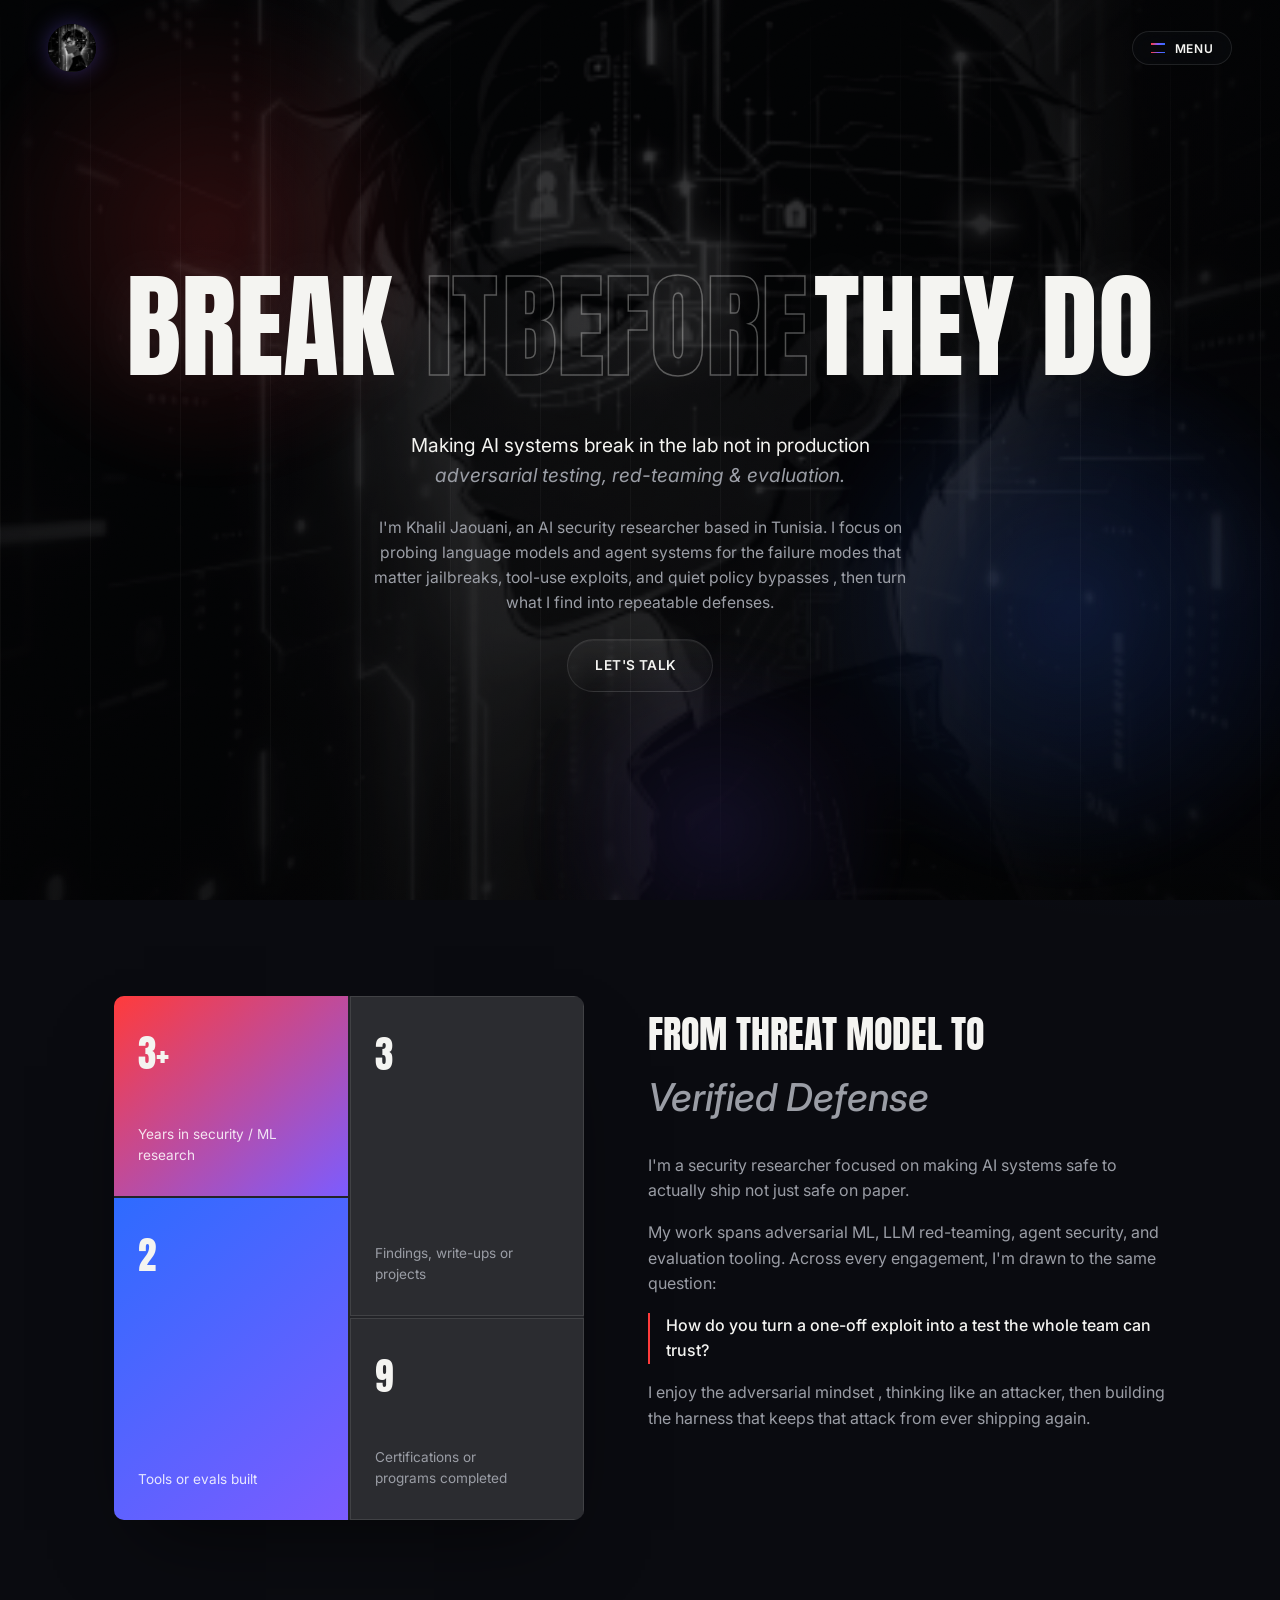
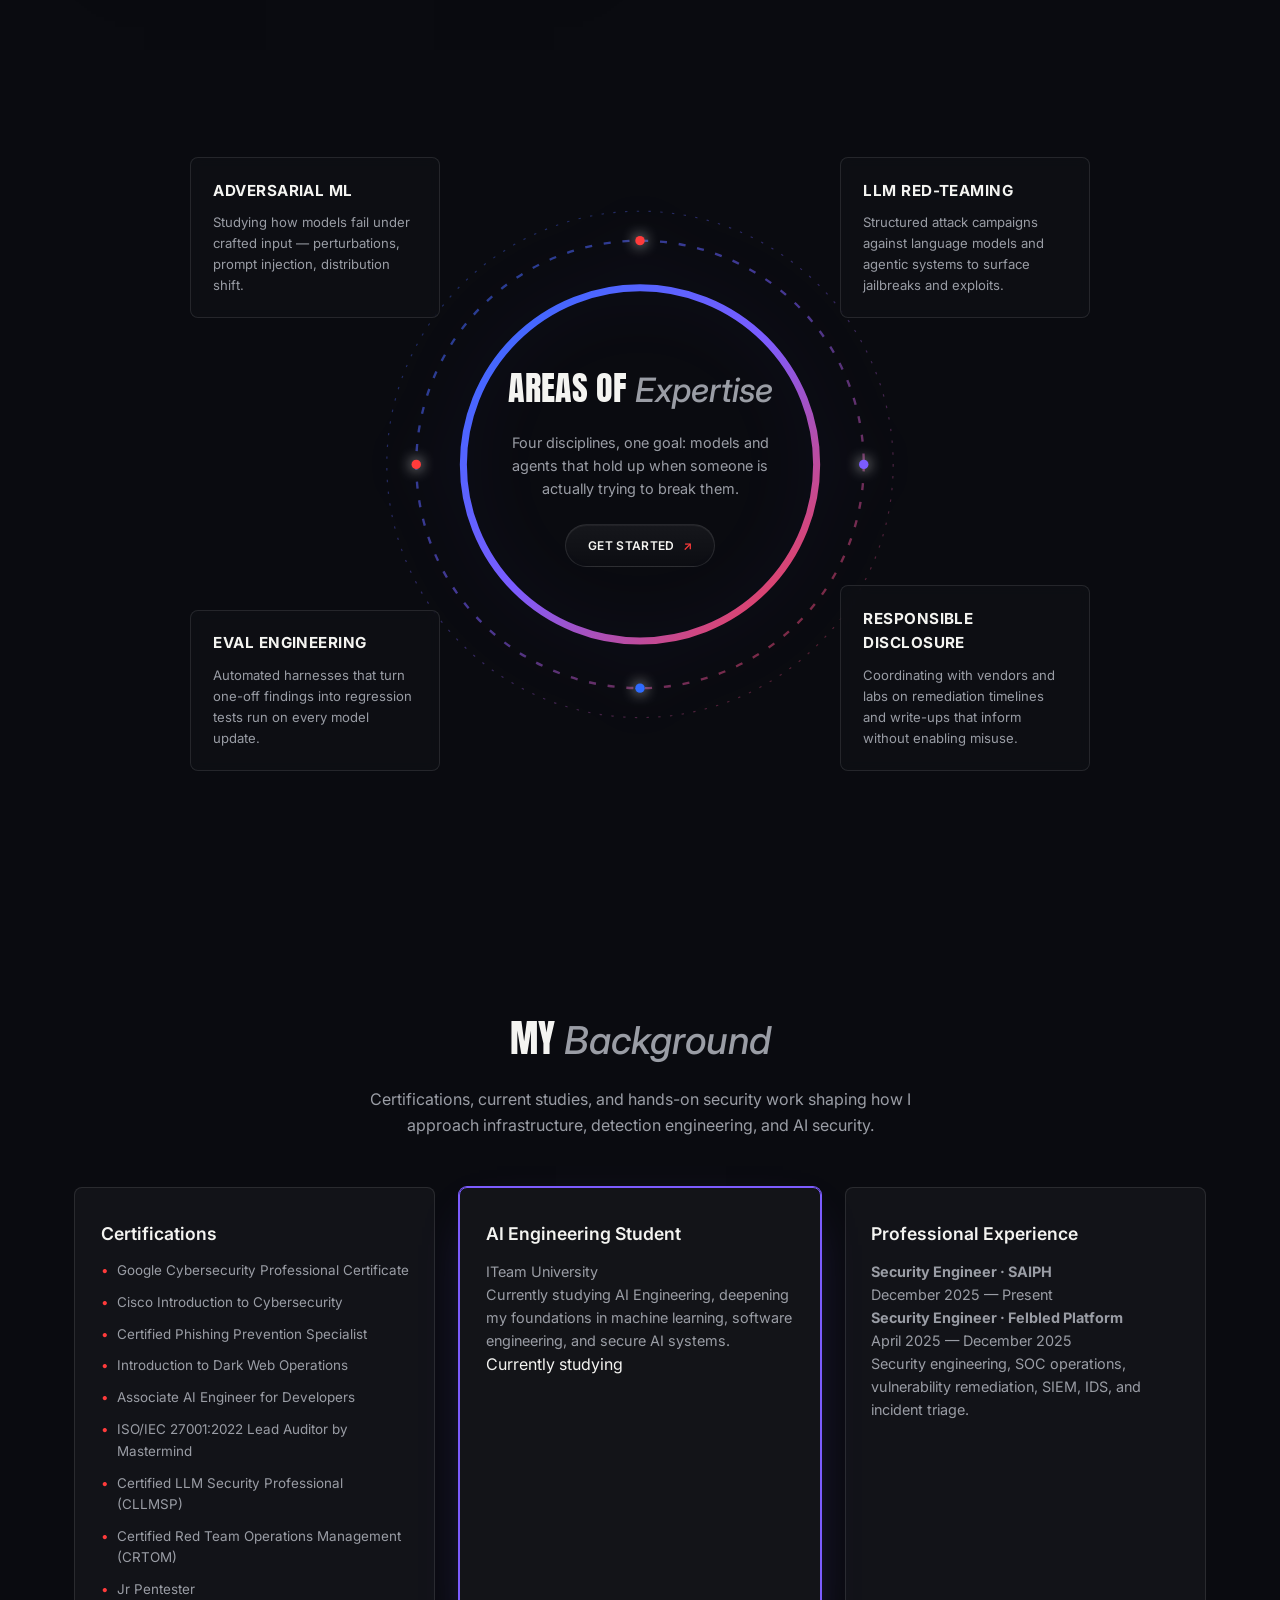
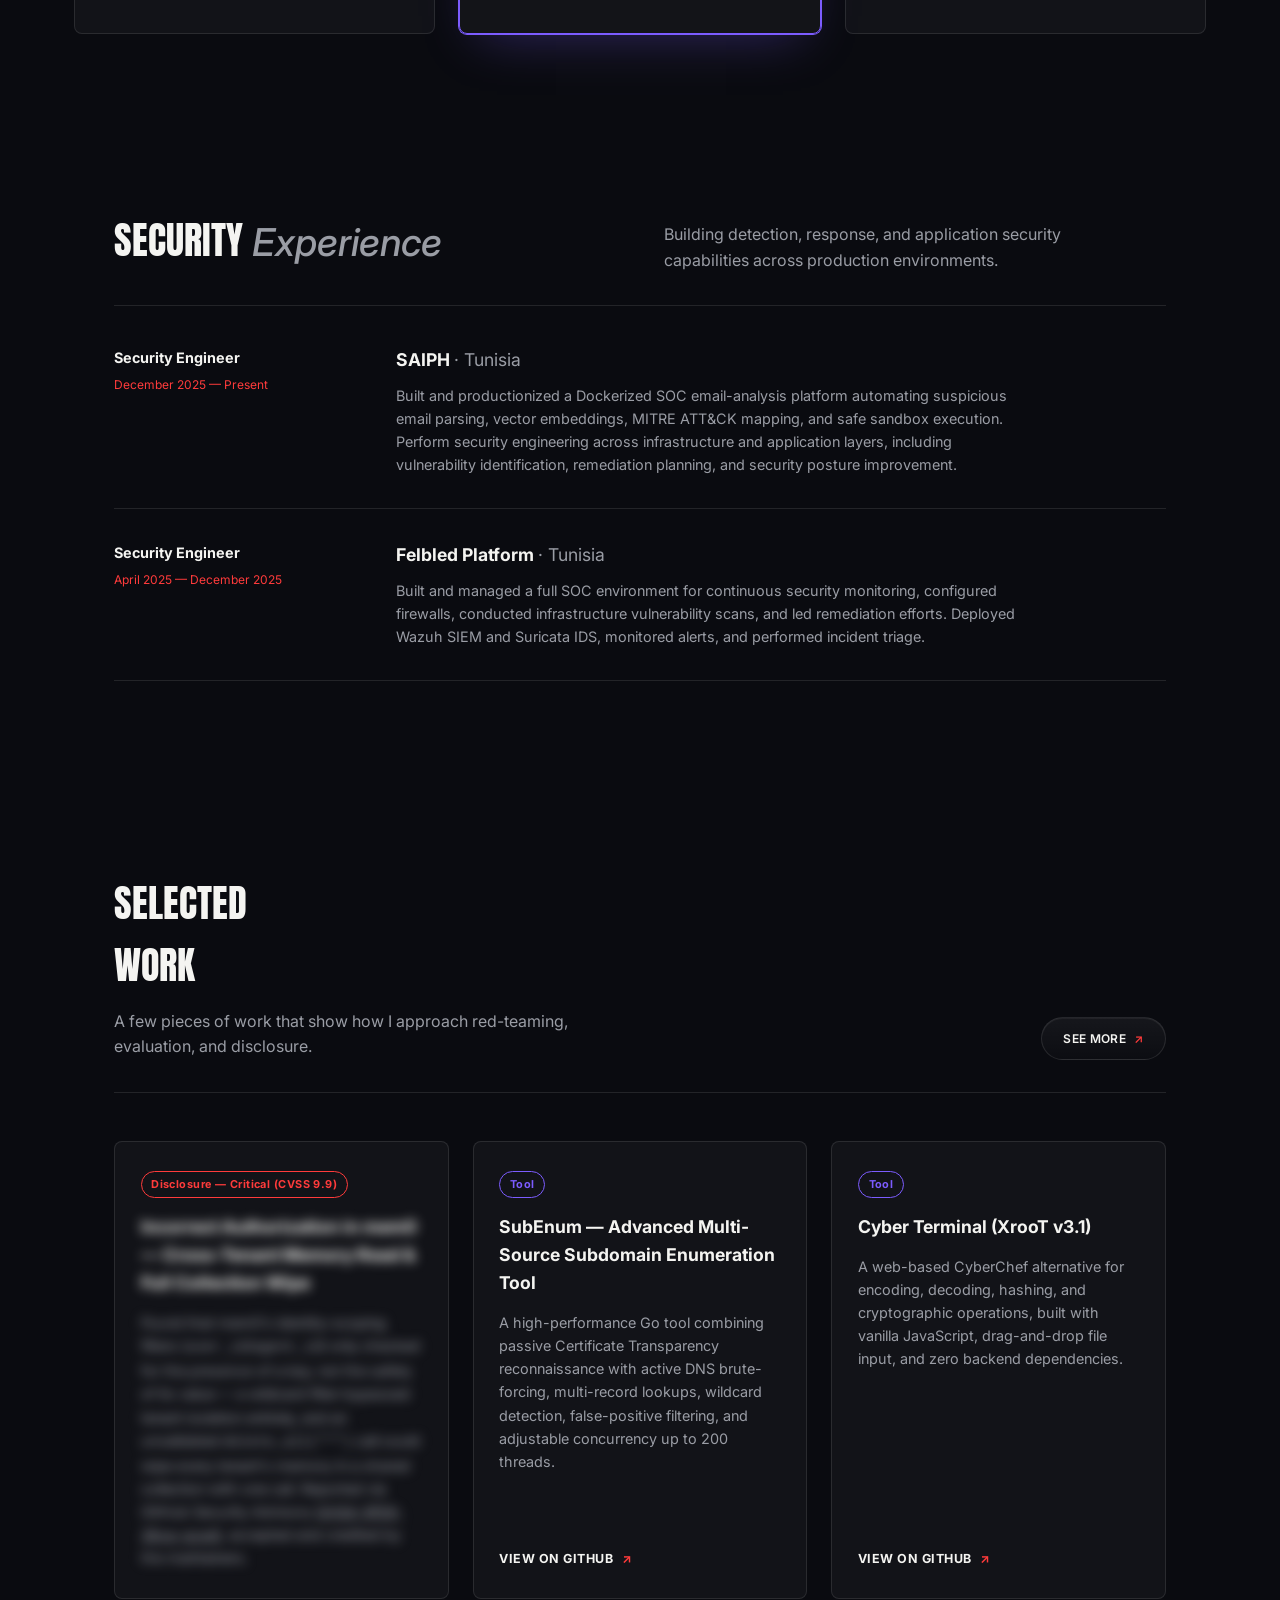
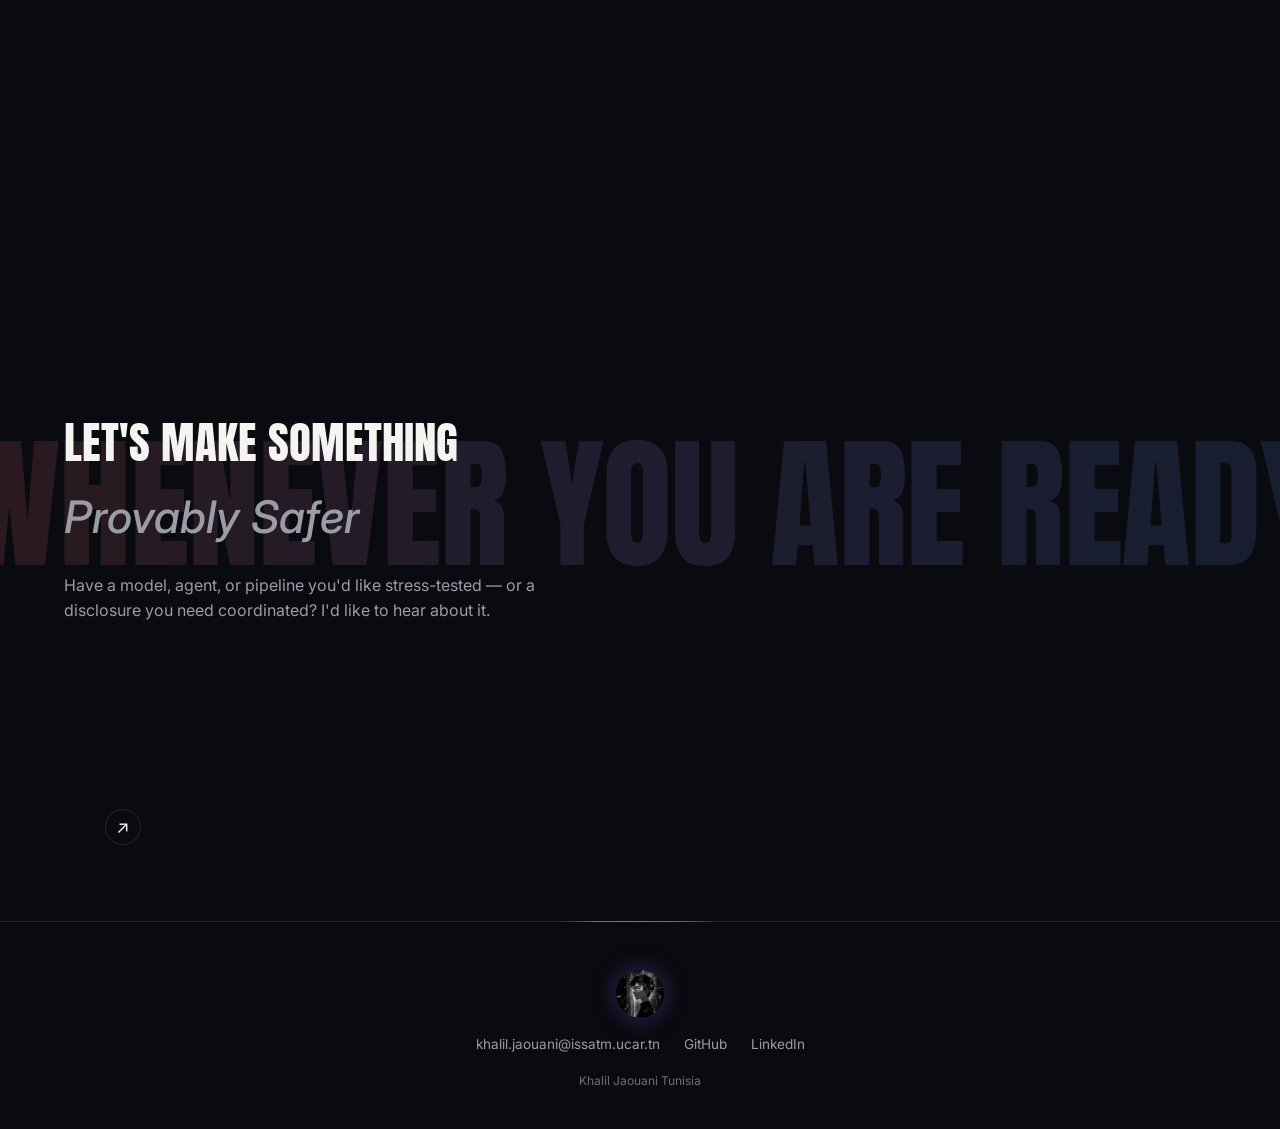
==== commit ff80e282: "Update index.html" ====
--- a/index.html
+++ b/index.html
@@ -3,8 +3,8 @@
 <head>
 <meta charset="UTF-8">
 <meta name="viewport" content="width=device-width, initial-scale=1.0">
-<title>Khalil Jaouani — AI Security Researcher</title>
-<meta name="description" content="Khalil Jaouani — AI security researcher based in Tunis, Tunisia. Adversarial robustness, LLM red-teaming, and evaluation.">
+<title>Khalil Jaouani </title>
+<meta name="description" content="Khalil Jaouani — AI security researcher based in  Tunisia. Adversarial robustness, LLM red-teaming, and evaluation.">
 <link rel="preconnect" href="https://fonts.googleapis.com">
 <link rel="preconnect" href="https://fonts.gstatic.com" crossorigin>
 <link href="https://fonts.googleapis.com/css2?family=Anton&family=Inter:wght@400;500;600;700&display=swap" rel="stylesheet">
@@ -44,9 +44,9 @@
     </h1>
 
     <div class="hero-sub">
-      <p class="hero-tagline">Making AI systems break in the lab, not in production —<br class="hero-break-sm"> <em>adversarial testing, red-teaming &amp; evaluation.</em></p>
-      <p class="hero-desc">I'm Khalil Jaouani, an AI security researcher based in Tunis, Tunisia. I focus on probing language models and agent systems for the failure modes that matter — jailbreaks, tool-use exploits, and quiet policy bypasses — then turn what I find into repeatable defenses.</p>
-      <a href="#contact" class="btn-pill">LET'S TALK <span class="arrow">↗</span></a>
+      <p class="hero-tagline">Making AI systems break in the lab not in production <br class="hero-break-sm"> <em>adversarial testing, red-teaming &amp; evaluation.</em></p>
+      <p class="hero-desc">I'm Khalil Jaouani, an AI security researcher based in Tunisia. I focus on probing language models and agent systems for the failure modes that matter  jailbreaks, tool-use exploits, and quiet policy bypasses , then turn what I find into repeatable defenses.</p>
+      <a href="#contact" class="btn-pill">LET'S TALK <span class="arrow"></span></a>
     </div>
   </div>
 
@@ -217,13 +217,13 @@
       <span class="tag tag-tool">Tool</span>
       <h3>SubEnum — Advanced Multi-Source Subdomain Enumeration Tool</h3>
       <p>A high-performance Go tool combining passive Certificate Transparency reconnaissance with active DNS brute-forcing, multi-record lookups, wildcard detection, false-positive filtering, and adjustable concurrency up to 200 threads.</p>
-      <a class="archive-link" href="https://github.com/khalilja/SubEnum" target="_blank" rel="noopener">View on GitHub <span>↗</span></a>
+      <a class="archive-link" href="https://github.com/J4CKII3/SubEnum" target="_blank" rel="noopener">View on GitHub <span>↗</span></a>
     </article>
     <article class="work-card reveal">
       <span class="tag tag-tool">Tool</span>
       <h3>Cyber Terminal (XrooT v3.1)</h3>
       <p>A web-based CyberChef alternative for encoding, decoding, hashing, and cryptographic operations, built with vanilla JavaScript, drag-and-drop file input, and zero backend dependencies.</p>
-      <a class="archive-link" href="https://github.com/khalilja/cyber-terminal" target="_blank" rel="noopener">View on GitHub <span>↗</span></a>
+      <a class="archive-link" href="https://github.com/J4CKII3/cyber-terminal" target="_blank" rel="noopener">View on GitHub <span>↗</span></a>
     </article>
   </div>
 </section>
@@ -253,7 +253,7 @@
   <!-- EDIT: replace with your real links -->
   <div class="footer-links">
     <a href="mailto:khalil.jaouani@issatm.ucar.tn">khalil.jaouani@issatm.ucar.tn</a>
-    <a href="https://github.com/yourusername">GitHub</a>
+    <a href="https://github.com/J4CKII3">GitHub</a>
     <a href="https://www.linkedin.com/in/khalil--jaouani/">LinkedIn</a>
   </div>
   <span class="fine-print">Khalil Jaouani  Tunisia </span>
